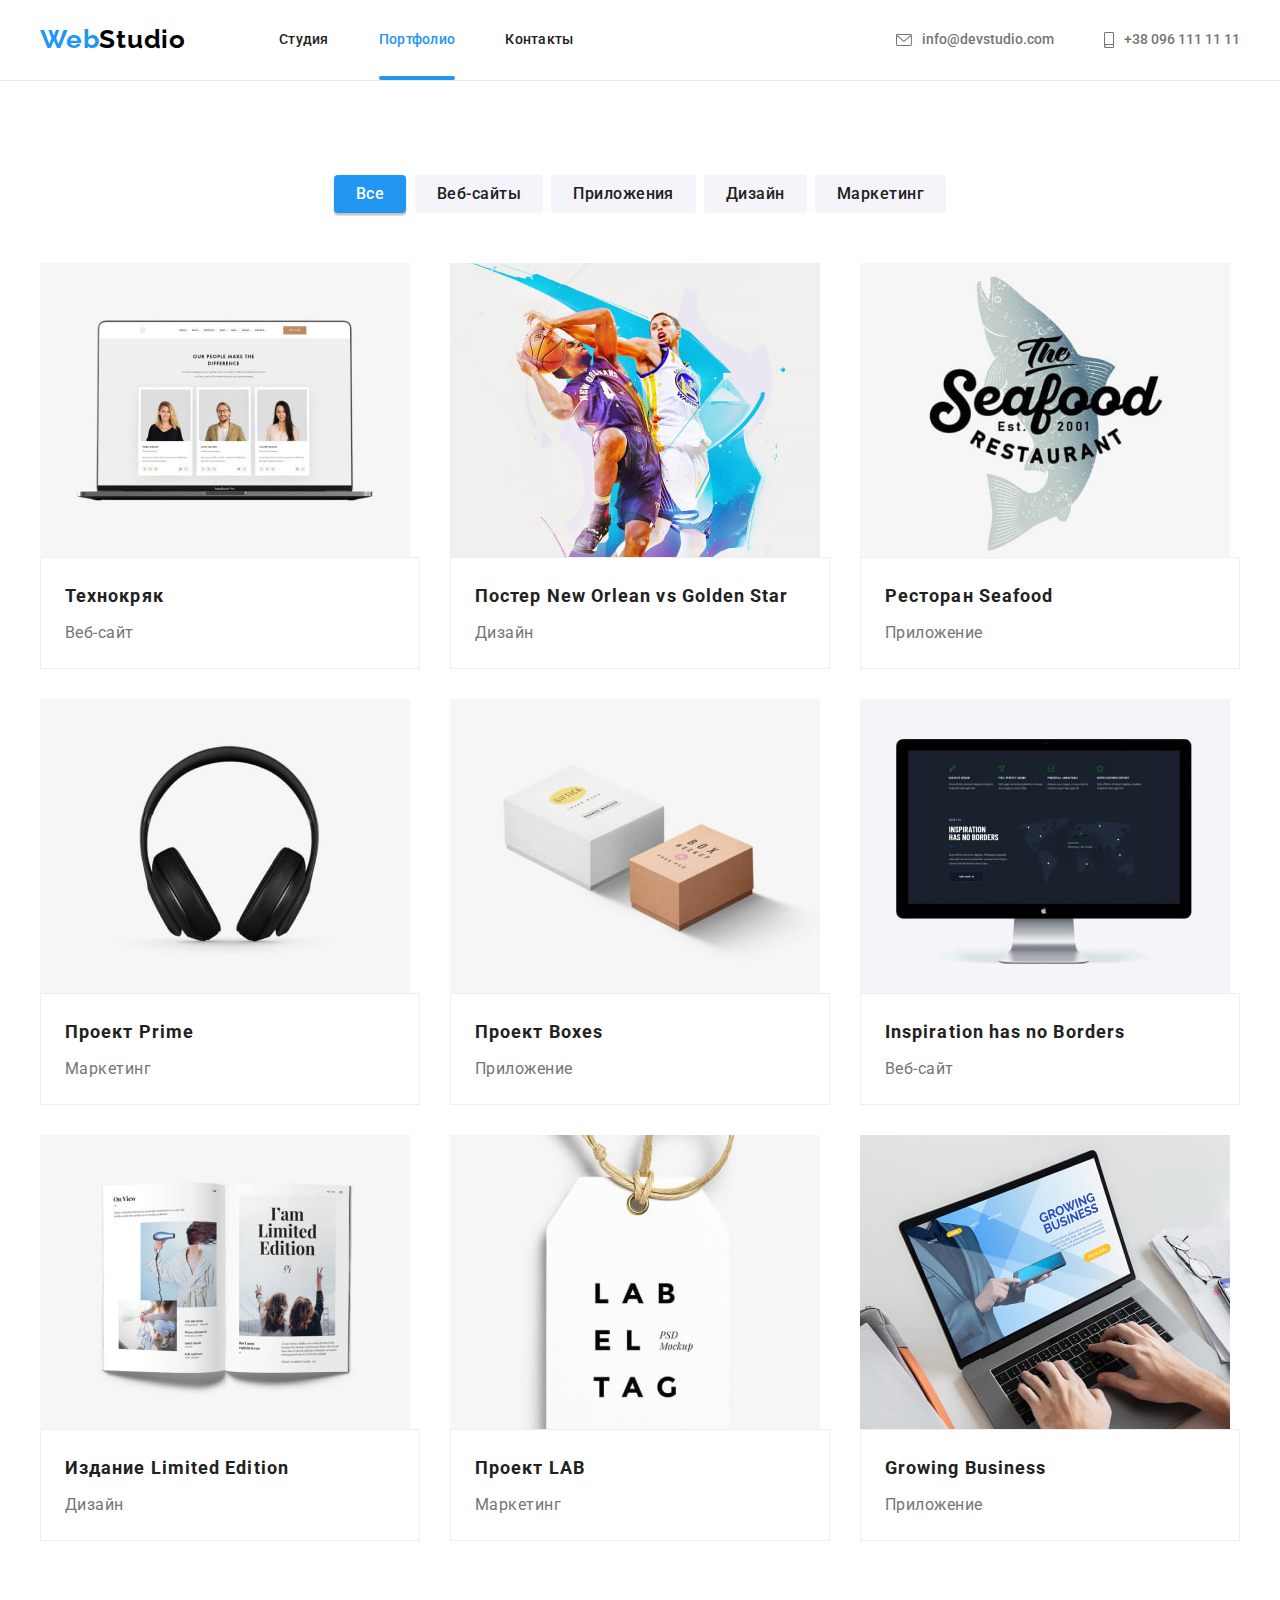
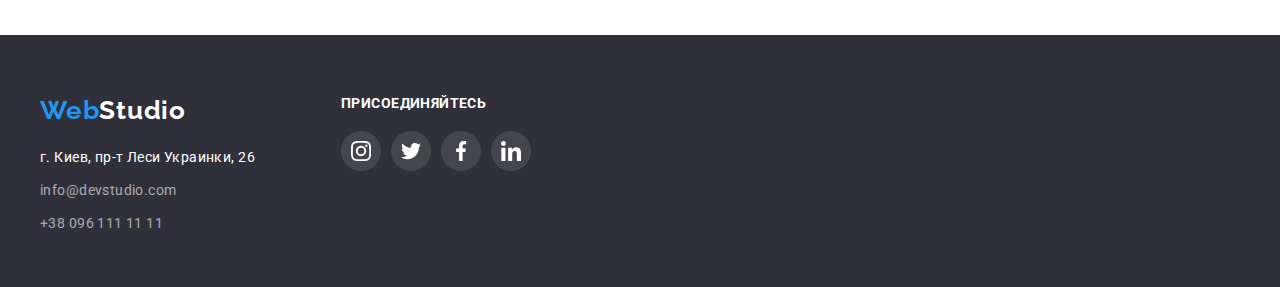
==== portfolio.html @ 3bbedad5 "Делает форму" ====
<!DOCTYPE html>
<html lang="en">
<head>
    <meta charset="UTF-8">
    <meta http-equiv="X-UA-Compatible" content="IE=edge">
    <meta name="viewport" content="width=, initial-scale=1.0">
    <title>Портфолио</title>

    <link rel="stylesheet" href="https://cdnjs.cloudflare.com/ajax/libs/modern-normalize/1.1.0/modern-normalize.min.css" integrity="sha512-wpPYUAdjBVSE4KJnH1VR1HeZfpl1ub8YT/NKx4PuQ5NmX2tKuGu6U/JRp5y+Y8XG2tV+wKQpNHVUX03MfMFn9Q==" crossorigin="anonymous" referrerpolicy="no-referrer" />

    <link rel="preconnect" href="https://fonts.googleapis.com">
    <link rel="preconnect" href="https://fonts.gstatic.com" crossorigin>
    <link href="https://fonts.googleapis.com/css2?family=Raleway:wght@700&family=Roboto:wght@400;500;700;900&display=swap" rel="stylesheet">

    <link rel="stylesheet" href="./css/styles.css">

</head>
<body>
    <!-- Шапка сайта -->
    <header class="header-portfolio">
        <div class="container header-container">
            <a class="logo" href="./index.html">Web<span class="logo-title">Studio</span></a> 
            <nav class="nav-box">
                <ul class="navigation-links">
                    <li class="site-nav">
                        <a class="link-nav" href="./index.html">Студия</a>
                    </li>

                    <li class="site-nav">
                        <a class="link-nav current" href="./portfolio.html">Портфолио</a>
                    </li>

                    <li class="site-nav">
                        <a class="link-nav" href="">Контакты</a>
                    </li>
                </ul>
            </nav>

            <ul class="contact-box">
                <li class="site-contact">
                    <a class="contact-nav" href="mailto:info@devstudio.com">
                        <svg class="contact-icon" width="16" height="12">
                            <use href="./img-studio/sprite-main.svg#mail">
                            </use>
                        </svg>
                        info@devstudio.com
                    </a>
                </li>

                <li class="site-contact">
                    <a class="contact-nav" href="tel:+380961111111">
                        <svg class="contact-icon" width="10" height="16">
                            <use href="./img-studio/sprite-main.svg#phone">
                            </use>
                        </svg>
                        +38 096 111 11 11
                    </a>
                </li>
            </ul>
        </div> 
    </header>

    <main>
        <section class="section">
            <div class="container portfolio">
                <!-- Заголовок для ассистивных технологий -->
                <h1 class="visually-hidden">Портфолио</h1>
                 <!-- Фильтры -->
                <!-- Заголовок для ассистивных технологий -->
                <h2 class="visually-hidden">Фильтры страницы портфолио</h2>
                    <ul class="list-filter">
                        <li class="item-filter">
                            <button class="button-filter current-btn" type="button">Все</button>
                        </li>
                        <li class="item-filter">
                            <button class="button-filter" type="button">Веб-сайты</button>
                        </li>
                        <li class="item-filter">
                            <button class="button-filter" type="button">Приложения</button>
                        </li>
                        <li class="item-filter">
                            <button class="button-filter" type="button">Дизайн</button>
                        </li>
                        <li class="item-filter">
                            <button class="button-filter" type="button">Маркетинг</button>
                        </li>
                    </ul>              
                <!-- Заголовок для ассистивных технологий  -->
                <h2 class="visually-hidden">Галерея проектов</h2>
                <ul class="cards-list">

                    <li class="item-card">
                        <a class="link-card" href="">
                            <div class="card">
                                <img src="./img-portfolio/img-1.jpeg" alt="Веб-сайт" width="370">
                                <p class="text-transform">Ресурс предлагает комплексные предложения с разным уровнем функционала и сервисов. Все это позволит посетителю получить исчерпывающие сведения о компании или частном лице.</p>
                            </div>

                            <div class="cards-discription">
                                <h3 class="cards-title">Технокряк</h3>
                                <p class="text-card">Веб-сайт</p>
                            </div>
                        </a>
                    </li>
    
                    <li class="item-card">
                        <a class="link-card" href="">
                            <div class="card">
                                <img src="./img-portfolio/img-2.jpeg" alt="Дизайн" width="370">
                                <p class="text-transform">Ресурс предлагает комплексные предложения с разным уровнем функционала и сервисов. Все это
                                    позволит посетителю получить исчерпывающие сведения о компании или частном лице.</p>
                            </div>
                                <div class="cards-discription">
                                    <h3 class="cards-title">Постер New Orlean vs Golden Star</h3>
                                    <p class="text-card">Дизайн</p>
                                </div>
                        </a>
                    </li>
    
                    <li class="item-card">
                        <a class="link-card" href="">
                            <div class="card">
                                <img src="./img-portfolio/img-3.jpeg" alt="Приложение" width="370">
                                <p class="text-transform">Ресурс предлагает комплексные предложения с разным уровнем функционала и сервисов. Все это
                                    позволит посетителю получить исчерпывающие сведения о компании или частном лице.</p>
                            </div>
                                <div class="cards-discription">
                                    <h3 class="cards-title">Ресторан Seafood</h3>
                                    <p class="text-card">Приложение</p>
                                </div> 
                        </a>
                    </li>
    
                    <li class="item-card">
                        <a class="link-card" href="">
                            <div class="card">
                                <img src="./img-portfolio/img-4.jpeg" alt="Маркетинг" width="370">
                                <p class="text-transform">Ресурс предлагает комплексные предложения с разным уровнем функционала и сервисов. Все это позволит посетителю получить исчерпывающие сведения о компании или частном лице.</p>
                            </div>
                                <div class="cards-discription">
                                    <h3 class="cards-title">Проект Prime</h3>
                                    <p class="text-card">Маркетинг</p>
                                </div>
                        </a>
                    </li>
    
                    <li class="item-card">
                        <a class="link-card" href="">
                            <div class="card">
                                    <img src="./img-portfolio/img-5.jpeg" alt="Приложение" width="370">
                                    <p class="text-transform">Ресурс предлагает комплексные предложения с разным уровнем функционала и сервисов. Все это позволит посетителю получить исчерпывающие сведения о компании или частном лице.</p>
                            </div>
                                <div class="cards-discription">
                                    <h3 class="cards-title">Проект Boxes</h3>
                                    <p class="text-card">Приложение</p>
                                </div>
                        </a>
                    </li>
    
                    <li class="item-card">
                        <a class="link-card" href="">
                            <div class="card">
                                <img src="./img-portfolio/img-6.jpeg" alt="Веб-сайт" width="370">
                                <p class="text-transform">Ресурс предлагает комплексные предложения с разным уровнем функционала и сервисов. Все это позволит посетителю получить исчерпывающие сведения о компании или частном лице.</p>
                            </div>
                                <div class="cards-discription">
                                    <h3 class="cards-title">Inspiration has no Borders</h3>
                                    <p class="text-card">Веб-сайт</p>
                                </div>
                        </a>
                    </li>
    
                    <li class="item-card">
                        <a class="link-card" href="">
                            <div class="card">
                                <img src="./img-portfolio/img-7.jpeg" alt="Дизайн" width="370">
                                <p class="text-transform">Ресурс предлагает комплексные предложения с разным уровнем функционала и сервисов. Все это позволит посетителю получить исчерпывающие сведения о компании или частном лице.</p>
                            </div>
                                <div class="cards-discription">
                                    <h3 class="cards-title">Издание Limited Edition</h3>
                                    <p class="text-card">Дизайн</p>
                                </div>
                        </a>
                    </li>
    
                    <li class="item-card">
                        <a class="link-card" href="">
                            <div class="card">
                                <img src="./img-portfolio/img-8.jpeg" alt="Маркетинг" width="370">
                                <p class="text-transform">Ресурс предлагает комплексные предложения с разным уровнем функционала и сервисов. Все это позволит посетителю получить исчерпывающие сведения о компании или частном лице.</p>
                            </div>
                                <div class="cards-discription">
                                    <h3 class="cards-title">Проект LAB</h3>
                                    <p class="text-card">Маркетинг</p>
                                </div>
                        </a>
                    </li>
    
                    <li class="item-card">
                        <a class="link-card" href="">
                            <div class="card">
                                <img src="./img-portfolio/img-9.jpeg" alt="Приложение" width="370">
                                <p class="text-transform">Ресурс предлагает комплексные предложения с разным уровнем функционала и сервисов. Все это позволит посетителю получить исчерпывающие сведения о компании или частном лице.</p>
                            </div>
                                <div class="cards-discription">
                                    <h3 class="cards-title">Growing Business</h3>
                                    <p class="text-card">Приложение</p>
                                </div>
                        </a>
                    </li>
                </ul>
            </div>
        </section>
    </main>

    <!-- Футер -->
    <footer class="footer">
        <div class="container flex">
            <div class="logotype">
                <a class="logo-footer" href="./index.html">Web<span class="logo-title-footer">Studio</span></a> 
                <address class="address">
                    <ul>
                        <li class="address-item"><a class="address-text" href="">г. Киев, пр-т Леси Украинки, 26</a></li>
                        <li class="address-item"><a class="address-link" href="mailto:info@devstudio.com">info@devstudio.com</a></li>
                        <li class="address-item"><a class="address-link" href="tel:+380961111111">+38 096 111 11 11</a></li>
                    </ul>
                </address>
            </div>
            <div class="network-address">
                <h2 class="slogan">присоединяйтесь</h2>
                <ul class="network-list">
                    <li class="network">
                        <a class="network-link" href="" aria-label="instagram">
                        <svg class="network-icon" width="20" height="20">
                            <use href="./img-studio/sprite-main.svg#instagram"></use>
                        </svg>
                        </a>
                    </li>

                    <li class="network">
                        <a class="network-link" href="" aria-label="twitter">
                        <svg class="network-icon" width="20" height="20">
                            <use href="./img-studio/sprite-main.svg#twitter"></use>
                        </svg>
                        </a>
                    </li>

                    <li class="network">
                        <a class="network-link" href="" aria-label="facebook">
                        <svg class="network-icon" width="20" height="20">
                            <use href="./img-studio/sprite-main.svg#facebook"></use>
                        </svg>
                        </a>
                    </li>

                    <li class="network">
                        <a class="network-link" href="" aria-label="linkedin">
                        <svg class="network-icon" width="20" height="20">
                            <use href="./img-studio/sprite-main.svg#linkedin"></use>
                        </svg>
                        </a>
                    </li>
                </ul>

            </div>
            
        </div>
    </footer>
</body>
</html>
---- css/styles.css ----
:root {
  --primary-text-color: #757575;
  --title-text-color: #212121;
  --accent-color: #2196f3;
  --background-clr-btn: #f5f4fa;
  --card-set-gap: 30px;
  --bg-color-hero: #e5e5e5;
  --color-icon: #afb1b8;
  --color-icon-bg: #44454e;
  --transition-timing-function: cubic-bezier(0.4, 0, 0.2, 1);
  --transition-duration: 250ms;
}

body {
  font-family: 'Roboto', sans-serif;
  background-color: #ffffff;
  color: var(--primary-text-color);

  margin: 0;
}

li {
  list-style: none;
  margin: 0;
  padding: 0;
}
ul {
  list-style: none;
  margin: 0;
  padding: 0;
}
a {
  display: block;
  text-decoration: none;
  margin: 0;
}
h1,
h2,
h3,
p {
  margin: 0;
}
img {
  display: block;
  max-width: 100%;
  height: auto;
}
/* Шапка сайта */

.container {
  width: 1200px;
  padding-left: 15px;
  padding-right: 15px;
  margin-left: auto;
  margin-right: auto;
}
.section {
  padding-top: 94px;
  padding-bottom: 94px;
}
.header-container {
  display: flex;
  align-items: center;
}
.logo {
  font-family: 'Raleway';
  font-weight: 700;
  font-size: 26px;
  line-height: 1.2;
  letter-spacing: 0.03em;

  margin-right: 93px;

  color: var(--accent-color);
}
.logo-title {
  font-family: 'Raleway';
  font-size: 26px;
  line-height: 1.2;
  letter-spacing: 0.03em;

  color: #000000;
}
.navigation-links {
  display: flex;
  align-items: center;
}
.site-nav {
  margin-right: 50px;
}
.site-nav:last-child {
  margin-right: 0;
}
.site-contact {
  display: flex;
}
.link-nav {
  position: relative;
  display: block;
  padding-top: 32px;
  padding-bottom: 32px;

  font-weight: 500;
  font-size: 14px;
  line-height: 1.14;
  letter-spacing: 0.02em;

  transition: var(--transition-duration) var(--transition-timing-function);

  color: var(--title-text-color);
}
.link-nav.current {
  color: var(--accent-color);
}
.link-nav:hover,
.link-nav:focus,
.link-nav.current:focus,
.link-nav.current:active {
  color: var(--accent-color);
}

.link-nav.current::after {
  position: absolute;
  display: block;
  content: '';
  width: 100%;
  height: 4px;
  left: 0;
  bottom: 0;

  background: var(--accent-color);
  border-radius: 2px;
}

.contact-box {
  display: flex;
  align-items: center;
  margin-left: auto;
}
.site-contact {
  margin-right: 50px;
}
.site-contact:last-child {
  margin-right: 0;
}
.contact-nav {
  display: flex;
  align-items: center;
  justify-content: center;
  padding-top: 32px;
  padding-bottom: 32px;

  font-weight: 500;
  font-size: 14px;
  line-height: 1.14;

  transition: var(--transition-duration) var(--transition-timing-function);

  color: var(--primary-text-color);
}
.contact-nav:hover,
.contact-nav:focus {
  color: var(--accent-color);
}
.contact-icon {
  display: inline-block;
  align-items: center;
  justify-content: center;
  margin-right: 10px;
  fill: var(--primary-text-color);
}
.contact-nav:hover .contact-icon,
.contact-nav:focus .contact-icon {
  fill: var(--accent-color);
}

/* Хедер портфолио*/
.header-portfolio {
  border-bottom: 1px solid #ececec;
}

/* Секция Герой */
.hero {
  height: 600px;
  text-align: center;
  padding-top: 200px;
  margin-left: auto;
  margin-right: auto;
}
.overlay {
  max-width: 1600px;
  background-image: linear-gradient(0deg, rgba(0, 0, 0, 0.2), rgba(0, 0, 0, 0.2)),
    url(../img-studio/header.jpeg);
  background-repeat: no-repeat;
  background-position: center;
  background-size: cover;
  background-color: rgba(47, 48, 58, 0.4);
}
.hero-title {
  align-items: center;
  width: 696px;
  height: 120px;
  margin-left: auto;
  margin-right: auto;

  font-weight: 900;
  font-size: 44px;
  line-height: 1.4;
  text-align: center;
  letter-spacing: 0.06em;
  text-transform: uppercase;

  color: #ffffff;
}

.button {
  margin-top: 30px;
  align-items: center;
  text-align: center;
  width: 200px;
  height: 50px;

  font-family: inherit;
  font-weight: 700;
  font-size: 16px;
  line-height: 1.8;

  letter-spacing: 0.06em;
  cursor: pointer;

  background-color: var(--accent-color);
  color: #ffffff;

  animation: animate-btn 3000ms infinite 1000ms;
}
.button:hover,
.button:focus {
  background-color: #188ce8;
}
@keyframes animate-btn {
  0% {
    transform: scale(1);
  }

  50% {
    transform: scale(1.25);
  }

  100% {
    transform: scale(1);
  }
}
.backdrop {
  position: fixed;
  top: 0;
  left: 0;
  width: 100%;
  height: 100%;
  z-index: 2;

  background-color: rgba(0, 0, 0, 0.1);

  transition: opacity 1000ms, visibility 600ms;
}
.backdrop.is-hidden {
  opacity: 0;
  visibility: hidden;
  pointer-events: none;
}

/* Основные задачи Веб-Студии */
.visually-hidden {
  position: absolute;
  white-space: nowrap;
  width: 1px;
  height: 1px;
  overflow: hidden;
  border: 0;
  padding: 0;
  clip: rect(0 0 0 0);
  clip-path: inset(50%);
  margin: -1px;
}
.main-features {
  display: block;
}
.features {
  display: flex;
}
.icon-features {
  display: flex;
  align-items: center;
  justify-content: center;
  border-radius: 4px;
  width: 270px;
  height: 120px;
  margin-bottom: 30px;

  background: #f5f4fa;
}
.features-item {
  width: 270px;
}
.features .features-item + .features-item {
  margin-left: var(--card-set-gap);
}
.features-title {
  margin-bottom: 10px;

  font-weight: 700;
  font-size: 14px;
  line-height: 1.14;
  letter-spacing: 0.03em;
  text-transform: uppercase;

  color: var(--title-text-color);
}

.features-text {
  font-size: 14px;
  line-height: 1.7;
  letter-spacing: 0.03em;

  color: var(--primary-text-color);
}

/* Задачи Веб-Студии */
.main-task {
  padding-bottom: 94px;
}
.title {
  margin-bottom: 50px;

  font-weight: 700;
  font-size: 36px;
  line-height: 1.16;
  text-align: center;
  letter-spacing: 0.03em;

  color: var(--title-text-color);
}

.tasks {
  display: flex;
}
.tasks .task-item + .task-item {
  margin-left: var(--card-set-gap);
}
.task-item {
  position: relative;
}
.text-box {
  position: absolute;
  content: '';
  display: flex;
  justify-content: center;
  align-items: center;
  width: 100%;
  height: 70px;
  left: 0;
  bottom: 0;

  background-color: rgb(47, 48, 58, 0.8);
}
.text {
  font-weight: 700;
  font-size: 14px;
  line-height: 1.14;
  text-align: center;
  letter-spacing: 0.03em;
  text-transform: uppercase;

  color: #ffffff;
}
/* Наша команда */
.team {
  background: #f5f4fa;
}
.team-title {
  margin-bottom: 50px;
  text-align: center;

  font-weight: 700;
  font-size: 36px;
  line-height: 1.16;

  letter-spacing: 0.03em;

  color: var(--title-text-color);
}
.list-members {
  display: flex;
  flex-wrap: wrap;
  text-align: center;
  justify-content: center;
}

.list-members .member + .member {
  margin-left: var(--card-set-gap);
}
.member {
  box-shadow: 0px 1px 3px rgba(0, 0, 0, 0.12), 0px 1px 1px rgba(0, 0, 0, 0.14),
    0px 2px 1px rgba(0, 0, 0, 0.2);
  border-radius: 0px 0px 4px 4px;
  background-color: #ffffff;
}
.member-discription {
  padding-top: 30px;
  padding-bottom: 30px;
}

.team-member {
  text-align: center;
  margin-bottom: 10px;

  font-weight: 500;
  font-size: 16px;
  line-height: 1.18;
  letter-spacing: 0.03em;

  color: var(--title-text-color);
}

.team-stream {
  text-align: center;

  font-weight: 400;
  font-size: 16px;
  line-height: 1.18;
  letter-spacing: 0.03em;

  margin-bottom: 16px;

  color: var(--primary-text-color);
}
.team-socials {
  display: flex;
  align-items: center;
  justify-content: center;
}
.socials:not(last-child) {
  margin-right: 10px;
}
.socials-link {
  display: flex;
  justify-content: center;
  align-items: center;

  width: 44px;
  height: 44px;
  cursor: pointer;
  border-radius: 50%;

  transition: var(--transition-duration) var(--transition-timing-function);

  background-color: #ffffff;
  color: var(--color-icon);
}
.socials-link:hover,
.socials-link:focus {
  color: #ffffff;
  background-color: var(--accent-color);
}
.social-icon {
  fill: currentColor;
}
/* Постоянные клиенты */
.cleint-list {
  display: flex;
  flex-wrap: wrap;
  align-items: center;
  justify-content: center;
}
.cleint-list .client-item + .client-item {
  margin-left: var(--card-set-gap);
}
.client-link {
  display: flex;
  justify-content: center;
  align-items: center;

  width: 170px;
  height: 92px;

  cursor: pointer;
  border: 1px solid #afb1b8;
  border-radius: 4px;

  transition: var(--transition-duration) var(--transition-timing-function);

  color: var(--color-icon);
}
.client-link:hover,
.client-link:focus {
  color: var(--accent-color);
  border: 1px solid var(--accent-color);
}
.cleint-icon {
  fill: currentColor;
}

/* Футер */
.footer {
  background: #2f303a;
  padding-top: 60px;
  padding-bottom: 60px;
}
.flex {
  display: flex;
}
.logotype {
  display: block;
}
.logo-footer {
  display: block;

  font-family: 'Raleway';
  font-weight: 700;
  font-size: 26px;
  line-height: 1.2;
  letter-spacing: 0.03em;

  color: var(--accent-color);
}
.address {
  display: block;
  margin-top: 20px;
  width: 231px;
  height: 81px;
}
.logo-title-footer {
  font-family: 'Raleway';
  font-size: 26px;
  line-height: 1.2;
  letter-spacing: 0.03em;

  color: #ffffff;
}
.address .address-item + .address-item {
  padding-top: 9px;
}
.address-text {
  display: block;
  font-family: 'Roboto';
  font-style: normal;
  font-size: 14px;
  line-height: 1.71;
  letter-spacing: 0.03em;

  color: #ffffff;
}
.address-link {
  font-family: 'Roboto';
  font-style: normal;
  font-size: 14px;
  line-height: 1.71;
  letter-spacing: 0.03em;

  color: rgba(255, 255, 255, 0.6);
}
.network-address {
  margin-left: 70px;
  width: 206px;
  height: 80px;
}
.slogan {
  margin-bottom: 20px;

  font-weight: 700;
  font-size: 14px;
  line-height: 16px;
  letter-spacing: 0.03em;
  text-transform: uppercase;

  color: #ffffff;
}
.network-list {
  display: flex;
}
.network-link {
  display: flex;
  justify-content: center;
  align-items: center;
  width: 40px;
  height: 40px;
  border-radius: 50%;

  transition: var(--transition-duration) var(--transition-timing-function);

  background-color: var(--color-icon-bg);
}
.network-icon {
  fill: #ffffff;
}
.network-link:hover,
.network-link:focus {
  color: #ffffff;
  background-color: var(--accent-color);
}
.network:not(last-child) {
  margin-right: 10px;
}
/* Форма */
.form-foter {
  width: 570px;
  height: 86px;
  outline: 1px solid white;
  margin-left: 93px;
}
.contact-form {
  display: flex;
}
.form-title {
  font-size: 14px;
  line-height: 1.14;
  letter-spacing: 0.03em;
  text-transform: uppercase;

  color: #ffffff;
}

/* Модальное окно */

.modal-wrapper {
  position: absolute;
  top: 50%;
  left: 50%;
  transform: translate(-50%, -50%);

  width: 528px;
  height: 581px;
  border-radius: 3px;

  background-color: #ffffff;

  animation-name: changeBgColor;
  animation-duration: 4000ms;
  animation-timing-function: linear;
  animation-iteration-count: infinite;
  animation-direction: alternate;
  animation-delay: 250ms;
}
@keyframes changeBgColor {
  0% {
    background-color: rgb(255, 255, 255);
  }

  50% {
    background-color: rgb(159, 198, 243);
  }

  100% {
    background-color: rgb(170, 241, 238);
  }
}
.modal-btn {
  position: absolute;
  top: 8px;
  right: 8px;
  width: 30px;
  height: 30px;

  display: flex;
  justify-content: center;
  align-items: center;
  padding: 0;
  z-index: 3;

  cursor: pointer;
  border: 1px solid rgba(0, 0, 0, 0.1);
  border-radius: 50%;
  background-color: transparent;
}

/* Кнопки фильтра портфолио */

.button-filter {
  font-family: inherit;
  font-weight: 500;
  font-size: 16px;
  line-height: 1.62;
  text-align: center;
  letter-spacing: 0.03em;

  background-color: #f5f4fa;
  border-radius: 4px;
  border: none;
  padding: 6px 22px;
  cursor: pointer;

  transition: var(--transition-duration) var(--transition-timing-function);

  color: var(--title-text-color);
  background-color: var(--background-clr-btn);
}
.current-btn,
.button-filter:hover,
.button-filter:focus {
  color: #ffffff;
  background-color: var(--accent-color);
  box-shadow: 0px 3px 1px rgba(0, 0, 0, 0.1), 0px 1px 2px rgba(0, 0, 0, 0.08),
    0px 2px 2px rgba(0, 0, 0, 0.12);
}
.button-filter .current:focus,
.button-filter .current:active {
  background-color: var(--accent-color);
}

.list-filter {
  display: flex;
  justify-content: center;
  height: 54px;
  align-items: flex-start;
  margin-bottom: 34px;
}
.item-filter {
  height: 38px;
  min-width: 73px;
}
.list-filter .item-filter + .item-filter {
  margin-left: 8px;
}

/* Галерея проектов */
.cards-list {
  display: flex;
  flex-wrap: wrap;

  margin-left: calc(-1 * var(--card-set-gap));
  margin-top: calc(-1 * var(--card-set-gap));
}
.cards-list > .item-card {
  flex-basis: calc(100% / 3 - var(--card-set-gap));
  margin-left: var(--card-set-gap);
  margin-top: var(--card-set-gap);

  background: #ffffff;
}
.card {
  position: relative;
  overflow: hidden;
}

.text-transform {
  position: absolute;
  width: 100%;
  height: 100%;
  padding: 63px 24px;

  opacity: 0;

  background: rgba(33, 150, 243, 0.9);

  transform: translateY(0);
  transition: transform var(--transition-duration) var(--transition-timing-function);

  font-size: 18px;
  line-height: 1.55;
  letter-spacing: 0.03em;

  color: #ffffff;
}
.link-card:hover .text-transform,
.link-card:focus .text-transform {
  transform: translateY(-100%);
  opacity: 1;
}
.link-card {
  transition: var(--transition-duration) var(--transition-timing-function);
}

.link-card:hover,
.link-card:focus {
  box-shadow: 0px 1px 1px rgba(0, 0, 0, 0.12), 0px 4px 4px rgba(0, 0, 0, 0.06),
    1px 4px 6px rgba(0, 0, 0, 0.16);
}

.cards-discription {
  display: block;
  padding: 20px 24px;
  text-align: start;
  border: 1px solid #eeeeee;
}
.cards-title {
  font-weight: 700;
  font-size: 18px;
  line-height: 2;
  letter-spacing: 0.06em;

  color: var(--title-text-color);
}
.text-card {
  margin-top: 4px;

  font-size: 16px;
  line-height: 1.88;
  letter-spacing: 0.03em;

  color: var(--primary-text-color);
}
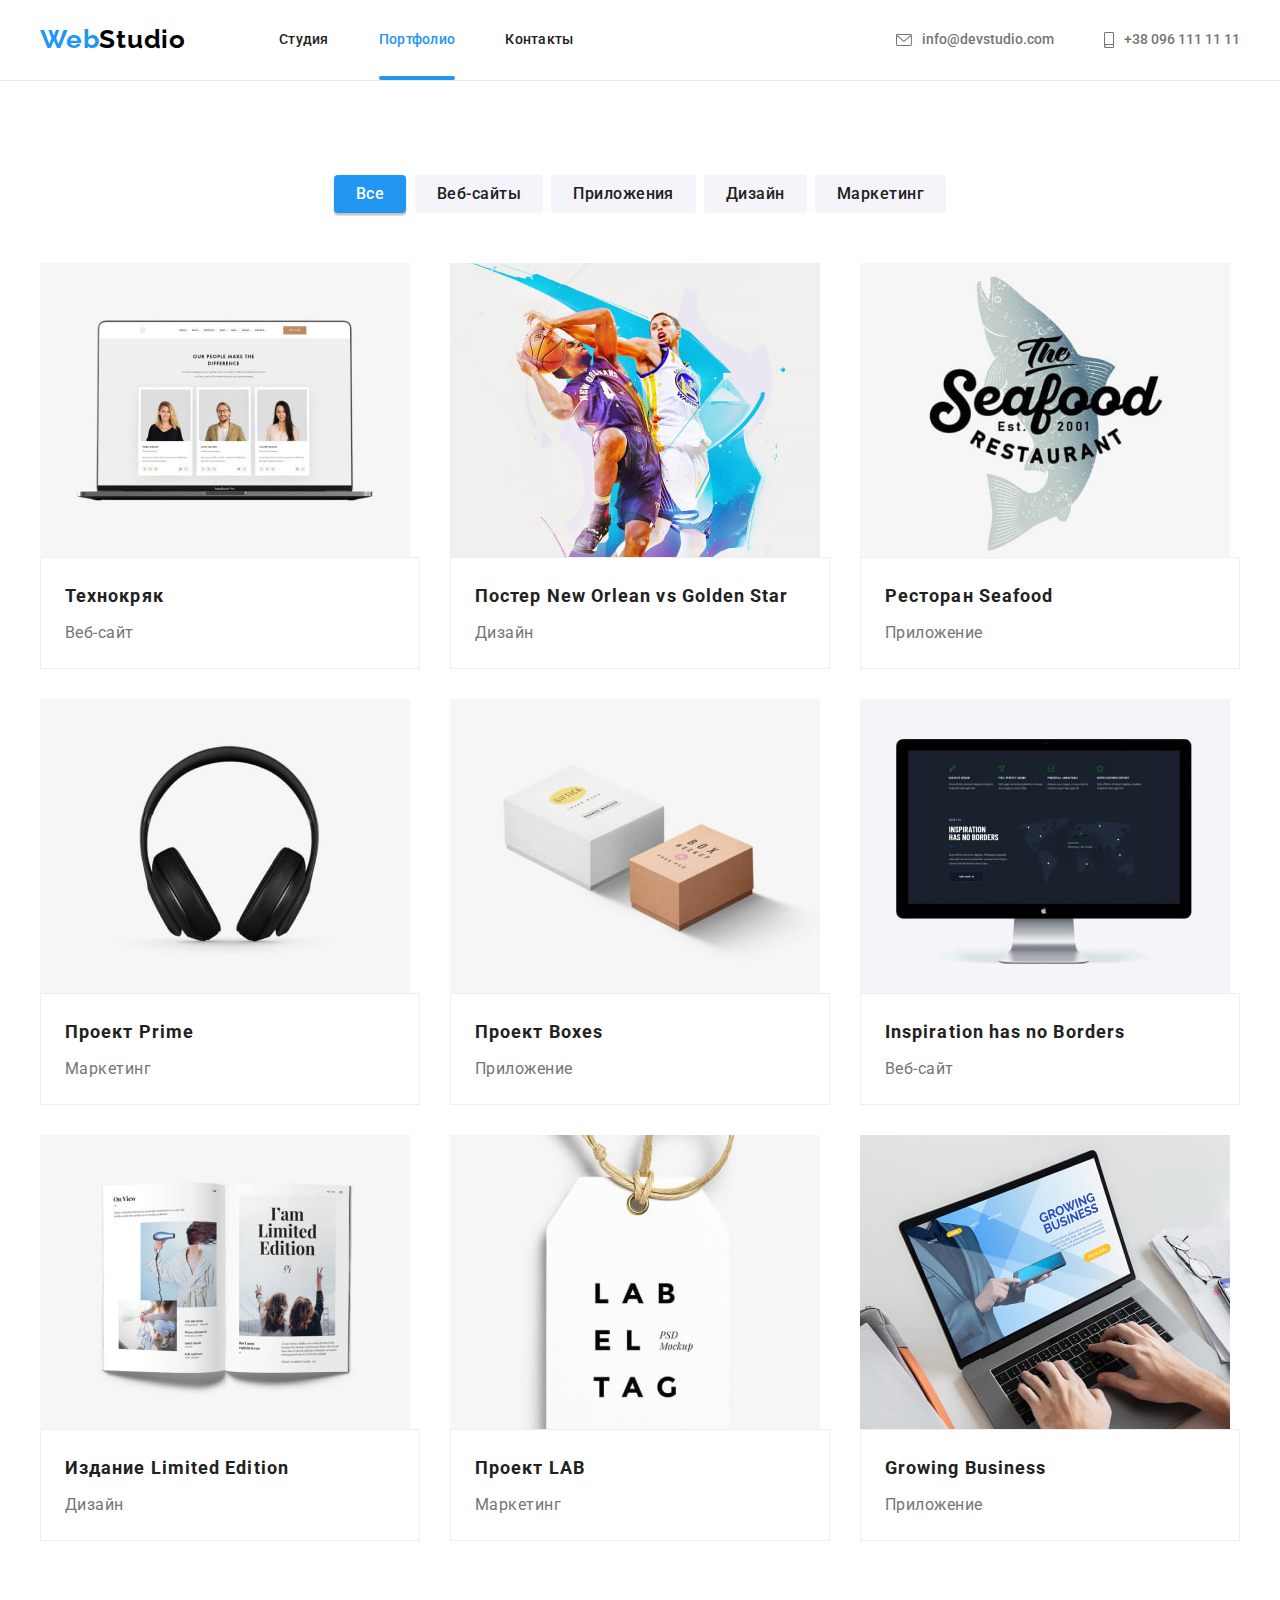
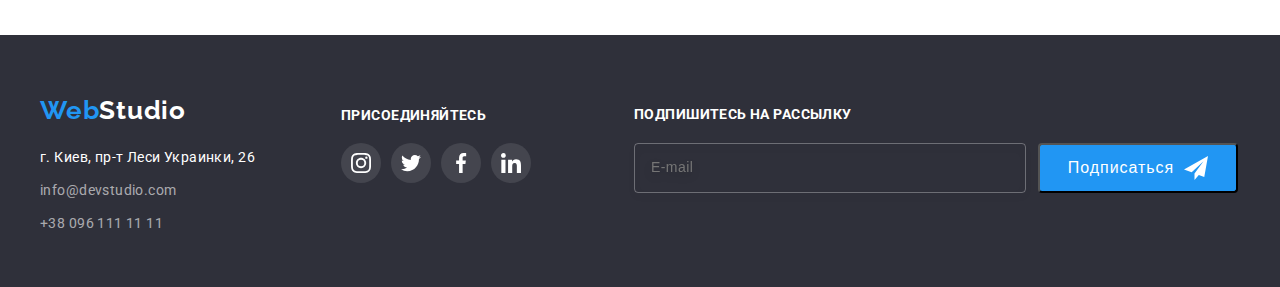
==== commit 17fd2398: "Оформляет форму футера" ====
--- a/portfolio.html
+++ b/portfolio.html
@@ -216,6 +216,7 @@
     <!-- Футер -->
     <footer class="footer">
         <div class="container flex">
+
             <div class="logotype">
                 <a class="logo-footer" href="./index.html">Web<span class="logo-title-footer">Studio</span></a> 
                 <address class="address">
@@ -226,6 +227,7 @@
                     </ul>
                 </address>
             </div>
+
             <div class="network-address">
                 <h2 class="slogan">присоединяйтесь</h2>
                 <ul class="network-list">
@@ -262,6 +264,18 @@
                     </li>
                 </ul>
 
+            </div>
+
+            <div class="form-foter">
+                <b class="form-title">Подпишитесь на рассылку</b>
+                <form class="contact-form" name="contact-form">
+                    <input class="email-input" type="email" name="email" id="email" placeholder="E-mail">
+                    <button class="btn-subscribe" type="submit">Подписаться
+                        <svg class="icon-send" width="24" height="24">
+                            <use href="./img-studio/sprite-modal.svg#icon-send"></use>
+                        </svg>
+                    </button>
+                </form>
             </div>
             
         </div>
--- a/css/styles.css
+++ b/css/styles.css
@@ -44,6 +44,10 @@
   display: block;
   max-width: 100%;
   height: auto;
+}
+input {
+  margin: 0;
+  padding: 0;
 }
 /* Шапка сайта */
 
@@ -502,14 +506,14 @@
 /* Футер */
 .footer {
   background: #2f303a;
+}
+.flex {
+  display: flex;
+}
+.logotype {
+  display: block;
   padding-top: 60px;
   padding-bottom: 60px;
-}
-.flex {
-  display: flex;
-}
-.logotype {
-  display: block;
 }
 .logo-footer {
   display: block;
@@ -559,9 +563,10 @@
   color: rgba(255, 255, 255, 0.6);
 }
 .network-address {
+  display: block;
   margin-left: 70px;
-  width: 206px;
-  height: 80px;
+  padding-top: 72px;
+  padding-bottom: 100px;
 }
 .slogan {
   margin-bottom: 20px;
@@ -602,24 +607,83 @@
 }
 /* Форма */
 .form-foter {
-  width: 570px;
-  height: 86px;
-  outline: 1px solid white;
+  display: block;
   margin-left: 93px;
+  padding-top: 72px;
+  padding-bottom: 94px;
+}
+
+.form-title {
+  display: block;
+  font-size: 14px;
+  line-height: 1.14;
+  letter-spacing: 0.03em;
+  text-transform: uppercase;
+
+  margin-bottom: 20px;
+
+  color: #ffffff;
 }
 .contact-form {
   display: flex;
-}
-.form-title {
+  justify-content: center;
+}
+.email-input {
+  display: inline-block;
+  width: 358px;
+  margin-right: 12px;
+  padding: 15px 16px;
+
   font-size: 14px;
   line-height: 1.14;
   letter-spacing: 0.03em;
-  text-transform: uppercase;
-
-  color: #ffffff;
-}
-
-/* Модальное окно */
+  color: #ffffff;
+
+  background-color: transparent;
+  outline: transparent;
+
+  border: 1px solid rgba(255, 255, 255, 0.3);
+  filter: drop-shadow(0px 4px 4px rgba(0, 0, 0, 0.15));
+  border-radius: 4px;
+}
+.email-input:hover,
+.email-input:focus {
+  border: 1px solid var(--accent-color);
+}
+.btn-subscribe {
+  display: flex;
+  align-items: center;
+  justify-content: center;
+  text-align: center;
+  font-size: 16px;
+  line-height: 1.8;
+  letter-spacing: 0.06em;
+
+  color: #ffffff;
+
+  width: 200px;
+  height: 50px;
+  border-radius: 4px;
+
+  background-color: var(--accent-color);
+}
+.icon-send {
+  fill: #ffffff;
+  margin-left: 10px;
+}
+/* Модальное окно
+.btn-subscribe::after {
+  position: absolute;
+  content: '';
+  display: inline-block;
+
+  width: 24px;
+  height: 24px;
+
+  background-image: url(../img-studio/icons/icon-send.svg);
+  background-size: contain;
+}
+*/
 
 .modal-wrapper {
   position: absolute;
